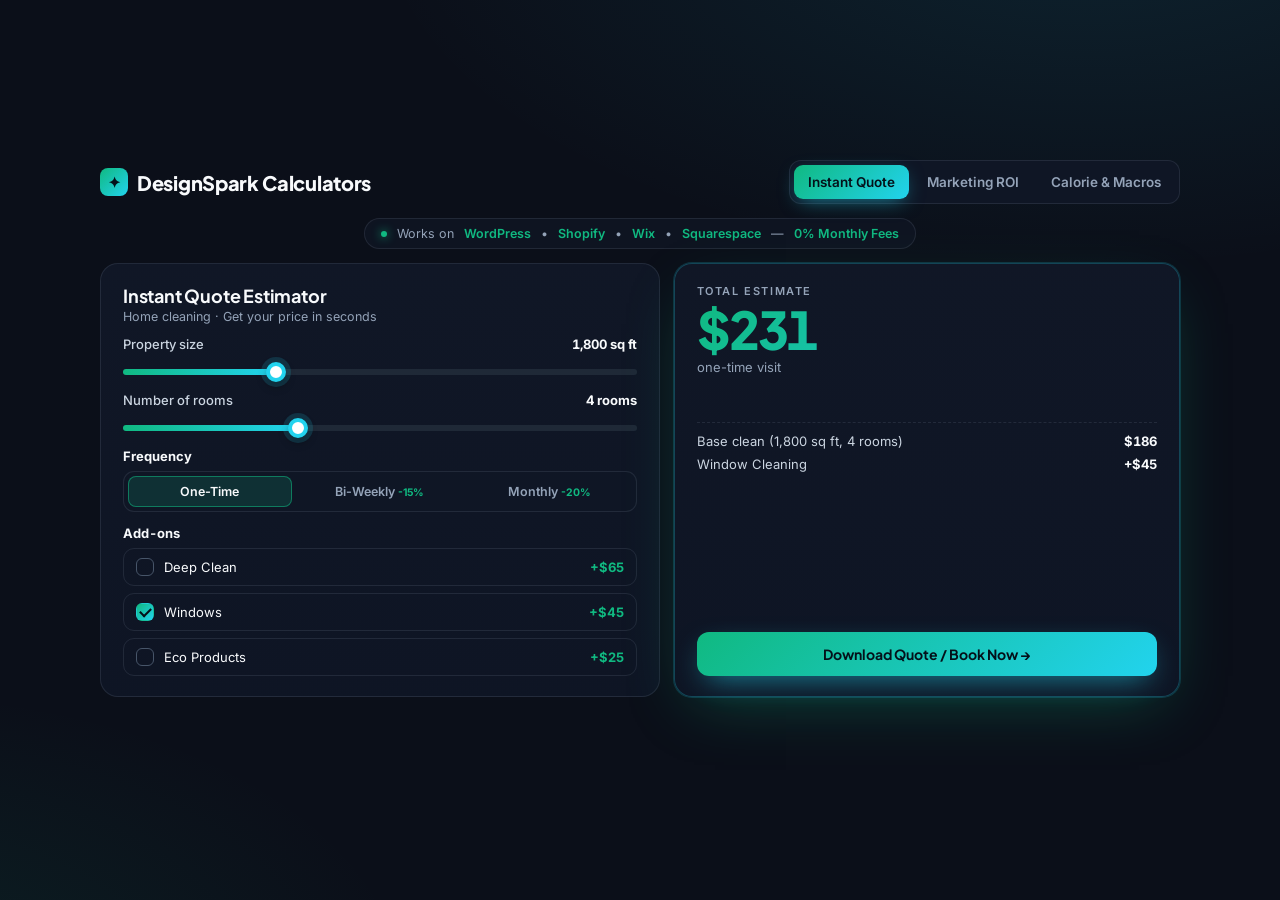
==== designspark-site/calculators/index.html @ 6d085604 "Website: add live calculator demos page and section; fix image aspect ratio Co-Authored-By: Claude O" ====
<!DOCTYPE html>
<html lang="en">
<head>
<meta charset="utf-8">
<meta name="viewport" content="width=device-width, initial-scale=1">
<title>Live Calculator Demos · DesignSpark Studio</title>
<link rel="icon" href="../img/icon.png">
<link rel="preconnect" href="https://fonts.googleapis.com"><link rel="preconnect" href="https://fonts.gstatic.com" crossorigin>
<link href="https://fonts.googleapis.com/css2?family=Inter:wght@400;500;600;700&family=Plus+Jakarta+Sans:wght@600;700;800&display=swap" rel="stylesheet">
<style>
:root{--bg:#0B0F19;--panel:#111827;--panel2:#0F1625;--line:rgba(148,163,184,.14);--text:#F8FAFC;--muted:#94A3B8;--em:#10B981;--cy:#22D3EE;--grad:linear-gradient(135deg,#10B981,#22D3EE);--glow:0 0 0 1px rgba(34,211,238,.18),0 20px 60px -20px rgba(16,185,129,.35)}
*{box-sizing:border-box;margin:0;padding:0}
html,body{height:100%}
body{font-family:Inter,system-ui,sans-serif;background:radial-gradient(1200px 600px at 85% -10%,rgba(34,211,238,.10),transparent 60%),radial-gradient(900px 500px at -10% 110%,rgba(16,185,129,.10),transparent 60%),var(--bg);color:var(--text);display:flex;flex-direction:column;align-items:center;justify-content:center;padding:18px;min-height:100vh;-webkit-font-smoothing:antialiased}
.app{width:min(1080px,100%);display:flex;flex-direction:column;gap:14px}
header{display:flex;align-items:center;justify-content:space-between;gap:14px;flex-wrap:wrap}
.brand{font-family:"Plus Jakarta Sans";font-weight:800;font-size:20px;letter-spacing:-.3px;display:flex;align-items:center;gap:9px}
.brand i{width:28px;height:28px;border-radius:8px;background:var(--grad);display:grid;place-items:center;font-style:normal;color:#04111a;font-size:15px}
.tabs{display:flex;gap:4px;background:var(--panel2);border:1px solid var(--line);padding:4px;border-radius:12px;position:relative}
.tab{position:relative;z-index:1;border:0;background:none;color:var(--muted);font:600 13.5px Inter;padding:9px 14px;border-radius:9px;cursor:pointer;transition:color .25s;white-space:nowrap}
.tab.on{color:#04111a}
.tab-ind{position:absolute;top:4px;bottom:4px;border-radius:9px;background:var(--grad);transition:left .35s cubic-bezier(.4,1.3,.5,1),width .35s cubic-bezier(.4,1.3,.5,1);box-shadow:0 6px 20px -6px rgba(34,211,238,.6)}
.trust{display:flex;align-items:center;justify-content:center;gap:10px;flex-wrap:wrap;font-size:12.5px;color:var(--muted);border:1px solid var(--line);background:rgba(17,24,39,.6);border-radius:999px;padding:7px 16px;align-self:center}
.trust b{color:var(--em);font-weight:600}
.trust .dot{width:6px;height:6px;border-radius:50%;background:var(--em);box-shadow:0 0 10px var(--em)}
.stage{position:relative}
@media(min-width:821px){body{justify-content:flex-start;padding-top:max(18px,calc(50vh - 290px))}}
.calc{display:none;grid-template-columns:1.05fr .95fr;gap:14px;animation:in .45s ease}
.calc.on{display:grid}
@keyframes in{from{opacity:0;transform:translateY(8px)}to{opacity:1;transform:none}}
.card{background:linear-gradient(180deg,rgba(17,24,39,.95),rgba(15,22,37,.95));border:1px solid var(--line);border-radius:18px;padding:20px 22px}
.out{box-shadow:var(--glow);border-color:rgba(34,211,238,.25);display:flex;flex-direction:column}
.ttl{font-family:"Plus Jakarta Sans";font-size:18px;font-weight:700;letter-spacing:-.2px}
.sub{color:var(--muted);font-size:12.5px;margin-top:2px;margin-bottom:12px}
.field{margin-bottom:13px}
.lab{display:flex;justify-content:space-between;align-items:baseline;font-size:13px;color:#CBD5E1;font-weight:500;margin-bottom:7px}
.lab span:last-child{font-weight:700;color:var(--text);font-variant-numeric:tabular-nums}
input[type=range]{-webkit-appearance:none;appearance:none;width:100%;height:6px;border-radius:99px;background:linear-gradient(90deg,var(--em) 0,var(--cy) var(--p,50%),#1F2937 var(--p,50%));outline:none;cursor:pointer}
input[type=range]::-webkit-slider-thumb{-webkit-appearance:none;width:20px;height:20px;border-radius:50%;background:#fff;border:4px solid var(--cy);box-shadow:0 0 0 5px rgba(34,211,238,.15),0 4px 10px rgba(0,0,0,.4);transition:transform .15s}
input[type=range]::-webkit-slider-thumb:hover{transform:scale(1.12)}
input[type=range]::-moz-range-thumb{width:14px;height:14px;border-radius:50%;background:#fff;border:4px solid var(--cy);box-shadow:0 0 0 5px rgba(34,211,238,.15)}
.pills{display:flex;gap:6px;background:var(--panel2);border:1px solid var(--line);padding:4px;border-radius:11px}
.pill{flex:1;border:0;background:none;color:var(--muted);font:600 12.5px Inter;padding:8px 6px;border-radius:8px;cursor:pointer;transition:.2s}
.pill.on{background:rgba(16,185,129,.16);color:var(--text);box-shadow:inset 0 0 0 1px rgba(16,185,129,.55)}
.pill small{color:var(--em);font-weight:700}
.checks{display:grid;gap:7px}
.chk{display:flex;align-items:center;gap:10px;padding:9px 12px;border:1px solid var(--line);border-radius:11px;cursor:pointer;font-size:13px;transition:.2s;user-select:none}
.chk:hover{border-color:rgba(34,211,238,.35)}
.chk input{display:none}
.box{width:18px;height:18px;border-radius:6px;border:1.5px solid #475569;display:grid;place-items:center;transition:.2s;flex:none}
.chk input:checked+.box{background:var(--grad);border-color:transparent}
.chk input:checked+.box::after{content:"";width:5px;height:9px;border:solid #04111a;border-width:0 2px 2px 0;transform:rotate(45deg) translate(-1px,-1px)}
.chk .pr{margin-left:auto;color:var(--em);font-weight:700}
.row2{display:grid;grid-template-columns:1fr 1fr;gap:12px}
select{width:100%;background:var(--panel2);color:var(--text);border:1px solid var(--line);border-radius:11px;padding:9px 12px;font:500 13px Inter;outline:none;appearance:none;background-image:linear-gradient(45deg,transparent 50%,var(--muted) 50%),linear-gradient(135deg,var(--muted) 50%,transparent 50%);background-position:calc(100% - 17px) 55%,calc(100% - 12px) 55%;background-size:5px 5px;background-repeat:no-repeat}
.kicker{font-size:11px;letter-spacing:1.6px;text-transform:uppercase;color:var(--muted);font-weight:600}
.big{font-family:"Plus Jakarta Sans";font-size:52px;font-weight:800;letter-spacing:-2px;line-height:1.05;background:var(--grad);-webkit-background-clip:text;background-clip:text;color:transparent;font-variant-numeric:tabular-nums;margin:4px 0 2px}
.per{color:var(--muted);font-size:13px}
.badge{display:inline-flex;align-items:center;gap:6px;background:rgba(16,185,129,.14);color:#6EE7B7;border:1px solid rgba(16,185,129,.4);font-size:12px;font-weight:600;padding:4px 10px;border-radius:999px;margin-top:8px;transition:opacity .3s,transform .3s}
.badge.hide{opacity:0;transform:scale(.9)}
.lines{margin:14px 0;border-top:1px dashed var(--line);padding-top:10px;display:grid;gap:7px;flex:1;align-content:start}
.ln{display:flex;justify-content:space-between;font-size:13px;color:#CBD5E1}
.ln b{color:var(--text);font-variant-numeric:tabular-nums}
.ln.neg b{color:#6EE7B7}
.cta{border:0;border-radius:12px;padding:13px;font:700 14px "Plus Jakarta Sans";color:#04111a;background:var(--grad);cursor:pointer;box-shadow:0 10px 30px -10px rgba(34,211,238,.7);transition:transform .15s,box-shadow .2s}
.cta:hover{transform:translateY(-2px);box-shadow:0 14px 34px -10px rgba(34,211,238,.9)}
.stats{display:grid;grid-template-columns:1fr 1fr;gap:10px;margin:14px 0}
.stat{background:var(--panel2);border:1px solid var(--line);border-radius:12px;padding:11px 13px}
.stat .v{font-family:"Plus Jakarta Sans";font-size:22px;font-weight:800;font-variant-numeric:tabular-nums}
.stat .k{font-size:11.5px;color:var(--muted)}
.cmp{display:grid;gap:9px;margin-top:4px}
.bar{height:12px;border-radius:99px;background:#1F2937;overflow:hidden}
.bar i{display:block;height:100%;border-radius:99px;transition:width .6s cubic-bezier(.3,1,.4,1)}
.bl{display:flex;justify-content:space-between;font-size:12px;color:var(--muted);margin-bottom:5px}
.bl b{color:var(--text);font-variant-numeric:tabular-nums}
.note{font-size:11px;color:#64748B;margin-top:10px}
.macro{margin-top:12px;display:grid;gap:11px}
.toast{position:fixed;left:50%;bottom:26px;transform:translate(-50%,30px);opacity:0;background:#0F1625;border:1px solid rgba(16,185,129,.5);color:var(--text);padding:12px 18px;border-radius:12px;font-size:13.5px;font-weight:500;box-shadow:0 20px 50px rgba(0,0,0,.5);transition:.35s;display:flex;gap:10px;align-items:center;pointer-events:none;z-index:9}
.toast.show{opacity:1;transform:translate(-50%,0)}
.toast i{width:22px;height:22px;border-radius:50%;background:var(--grad);display:grid;place-items:center;color:#04111a;font-style:normal;font-weight:800;font-size:12px}
@media(max-width:820px){
 body{padding:12px;justify-content:flex-start}
 .app{gap:10px}
 header{justify-content:center}
 .brand{display:none}
 .tabs{width:100%}.tab{flex:1;padding:8px 4px;font-size:12px}
 .trust{font-size:11px;padding:6px 12px;gap:7px}
 .calc{grid-template-columns:1fr;gap:10px}
 .card{padding:14px 15px;border-radius:15px}
 .sub{display:none}.ttl{font-size:15px;margin-bottom:8px}
 .field{margin-bottom:9px}.lab{margin-bottom:5px;font-size:12px}
 .chk{padding:7px 10px;font-size:12px}.checks{grid-template-columns:1fr 1fr 1fr;gap:5px}.chk .pr{display:none}
 .big{font-size:38px}
 .lines{margin:8px 0;gap:4px;padding-top:7px}.ln{font-size:12px}
 .stats{margin:8px 0;gap:7px}.stat{padding:8px 10px}.stat .v{font-size:18px}
 .cta{padding:11px}
 .macro{margin-top:8px;gap:8px}
}
</style>
</head>
<body>
<div class="app">
 <header>
  <a class="brand" href="../" style="color:inherit;text-decoration:none"><i>✦</i>DesignSpark Calculators</a>
  <nav class="tabs" role="tablist">
   <span class="tab-ind" id="ind"></span>
   <button class="tab on" data-t="quote" role="tab">Instant Quote</button>
   <button class="tab" data-t="roi" role="tab">Marketing ROI</button>
   <button class="tab" data-t="macro" role="tab">Calorie & Macros</button>
  </nav>
 </header>
 <div class="trust"><span class="dot"></span>Works on <b>WordPress</b> • <b>Shopify</b> • <b>Wix</b> • <b>Squarespace</b> — <b>0% Monthly Fees</b></div>

 <div class="stage">
  <!-- 1. Instant quote -->
  <section class="calc on" id="quote">
   <div class="card">
    <div class="ttl">Instant Quote Estimator</div>
    <div class="sub">Home cleaning · Get your price in seconds</div>
    <div class="field"><div class="lab"><span>Property size</span><span id="q-size-v"></span></div><input type="range" id="q-size" min="500" max="5000" step="50" value="1800"></div>
    <div class="field"><div class="lab"><span>Number of rooms</span><span id="q-rooms-v"></span></div><input type="range" id="q-rooms" min="1" max="10" step="1" value="4"></div>
    <div class="field"><div class="lab"><span>Frequency</span></div>
     <div class="pills" id="q-freq"><button class="pill on" data-v="0">One-Time</button><button class="pill" data-v="15">Bi-Weekly <small>-15%</small></button><button class="pill" data-v="20">Monthly <small>-20%</small></button></div></div>
    <div class="field" style="margin-bottom:0"><div class="lab"><span>Add-ons</span></div>
     <div class="checks">
      <label class="chk"><input type="checkbox" data-n="Deep Clean" value="65"><span class="box"></span>Deep Clean<span class="pr">+$65</span></label>
      <label class="chk"><input type="checkbox" data-n="Window Cleaning" value="45" checked><span class="box"></span>Windows<span class="pr">+$45</span></label>
      <label class="chk"><input type="checkbox" data-n="Eco-Friendly Products" value="25"><span class="box"></span>Eco Products<span class="pr">+$25</span></label>
     </div></div>
   </div>
   <div class="card out">
    <div class="kicker">Total estimate</div>
    <div class="big" id="q-total">$0</div>
    <div class="per" id="q-per">per visit</div>
    <div><span class="badge hide" id="q-save">✓ You save $0 per visit</span></div>
    <div class="lines" id="q-lines"></div>
    <button class="cta" data-toast="Quote ready! A copy has been sent to your email. (Demo)">Download Quote / Book Now →</button>
   </div>
  </section>

  <!-- 2. ROI -->
  <section class="calc" id="roi">
   <div class="card">
    <div class="ttl">Marketing ROI Calculator</div>
    <div class="sub">For agencies & e-commerce · See what your ads return</div>
    <div class="field"><div class="lab"><span>Monthly ad spend</span><span id="r-spend-v"></span></div><input type="range" id="r-spend" min="500" max="25000" step="100" value="5000"></div>
    <div class="field"><div class="lab"><span>Website conversion rate</span><span id="r-conv-v"></span></div><input type="range" id="r-conv" min="1" max="10" step="0.1" value="4"></div>
    <div class="field"><div class="lab"><span>Average order value</span><span id="r-aov-v"></span></div><input type="range" id="r-aov" min="25" max="500" step="5" value="150"></div>
    <div class="note">Assumes an average cost of $1.50 per click and a 40% product margin. Adjust these to match your business.</div>
   </div>
   <div class="card out">
    <div class="kicker">Projected monthly revenue</div>
    <div class="big" id="r-rev">$0</div>
    <div class="per" id="r-orders">0 orders per month</div>
    <div class="stats">
     <div class="stat"><div class="v" id="r-profit">$0</div><div class="k">Net profit after ads</div></div>
     <div class="stat"><div class="v" id="r-roi">0%</div><div class="k">Return on ad spend</div></div>
    </div>
    <div class="cmp">
     <div><div class="bl"><span>Ad spend</span><b id="r-b1">$0</b></div><div class="bar"><i id="r-bar1" style="background:#475569"></i></div></div>
     <div><div class="bl"><span>Projected return</span><b id="r-b2">$0</b></div><div class="bar"><i id="r-bar2" style="background:linear-gradient(90deg,#10B981,#22D3EE)"></i></div></div>
    </div>
    <div style="flex:1"></div>
    <button class="cta" style="margin-top:14px" data-toast="Your ROI report is on its way! (Demo)">Get My Free ROI Report →</button>
   </div>
  </section>

  <!-- 3. Macros -->
  <section class="calc" id="macro">
   <div class="card">
    <div class="ttl">Calorie & Macro Calculator</div>
    <div class="sub">For fitness coaches · Personalised daily targets</div>
    <div class="row2 field">
     <div class="pills" id="m-unit"><button class="pill on" data-v="lbs">lbs / in</button><button class="pill" data-v="kg">kg / cm</button></div>
     <div class="pills" id="m-sex"><button class="pill on" data-v="m">Male</button><button class="pill" data-v="f">Female</button></div>
    </div>
    <div class="field"><div class="lab"><span>Age</span><span id="m-age-v"></span></div><input type="range" id="m-age" min="16" max="75" step="1" value="30"></div>
    <div class="field"><div class="lab"><span>Weight</span><span id="m-w-v"></span></div><input type="range" id="m-w" min="90" max="350" step="1" value="180"></div>
    <div class="field"><div class="lab"><span>Height</span><span id="m-h-v"></span></div><input type="range" id="m-h" min="55" max="80" step="1" value="70"></div>
    <div class="row2" style="align-items:end">
     <div><div class="lab"><span>Activity level</span></div>
      <select id="m-act"><option value="1.2">Sedentary</option><option value="1.375">Light · 1-3 days</option><option value="1.55" selected>Moderate · 3-5 days</option><option value="1.725">Very active · 6-7 days</option></select></div>
     <div><div class="lab"><span>Goal</span></div>
      <div class="pills" id="m-goal"><button class="pill on" data-v="lose">Lose</button><button class="pill" data-v="keep">Maintain</button><button class="pill" data-v="gain">Build</button></div></div>
    </div>
   </div>
   <div class="card out">
    <div class="kicker">Daily calorie target</div>
    <div class="big" id="m-kcal">0</div>
    <div class="per" id="m-goal-t">kcal per day</div>
    <div class="macro">
     <div><div class="bl"><span>Protein</span><b id="m-p">0 g</b></div><div class="bar"><i id="m-pb" style="background:#22D3EE"></i></div></div>
     <div><div class="bl"><span>Carbs</span><b id="m-c">0 g</b></div><div class="bar"><i id="m-cb" style="background:#10B981"></i></div></div>
     <div><div class="bl"><span>Fats</span><b id="m-f">0 g</b></div><div class="bar"><i id="m-fb" style="background:#A78BFA"></i></div></div>
    </div>
    <div style="flex:1"></div>
    <button class="cta" style="margin-top:14px" data-toast="Your free meal plan is on its way! (Demo)">Get My Free Meal Plan →</button>
   </div>
  </section>
 </div>
</div>
<div class="toast" id="toast"><i>✓</i><span></span></div>

<script>
const $=s=>document.querySelector(s), $$=s=>[...document.querySelectorAll(s)];
const money=n=>'$'+Math.round(n).toLocaleString('en-US');
const num=n=>Math.round(n).toLocaleString('en-US');

/* animated numbers */
const anim=new Map();
function tween(el,to,fmt){
 const st=anim.get(el)||{v:0};cancelAnimationFrame(st.raf);
 const from=st.v,t0=performance.now(),d=450;
 const step=t=>{const k=Math.min(1,(t-t0)/d),e=1-Math.pow(1-k,3);st.v=from+(to-from)*e;el.textContent=fmt(st.v);if(k<1)st.raf=requestAnimationFrame(step)};
 st.raf=requestAnimationFrame(step);anim.set(el,st);
}
/* slider fill */
function fill(r){r.style.setProperty('--p',((r.value-r.min)/(r.max-r.min)*100)+'%')}
/* pill groups */
function pills(id,cb){const g=$(id);g.addEventListener('click',e=>{const b=e.target.closest('.pill');if(!b)return;g.querySelectorAll('.pill').forEach(x=>x.classList.toggle('on',x===b));cb()});}
const pv=id=>$(id+' .pill.on').dataset.v;

/* tabs */
function moveInd(){const b=$('.tab.on'),i=$('#ind');i.style.left=b.offsetLeft+'px';i.style.width=b.offsetWidth+'px'}
$$('.tab').forEach(b=>b.addEventListener('click',()=>{
 $$('.tab').forEach(x=>x.classList.toggle('on',x===b));
 $$('.calc').forEach(c=>c.classList.toggle('on',c.id===b.dataset.t));
 moveInd();({quote:calcQ,roi:calcR,macro:calcM})[b.dataset.t](true);
}));
addEventListener('resize',moveInd);

/* 1. quote */
function calcQ(){
 const size=+$('#q-size').value,rooms=+$('#q-rooms').value,disc=+pv('#q-freq');
 $('#q-size-v').textContent=num(size)+' sq ft';$('#q-rooms-v').textContent=rooms+(rooms>1?' rooms':' room');
 const base=49+size*0.045+rooms*14;
 const adds=$$('#quote .chk input:checked').map(c=>[c.dataset.n,+c.value]);
 const addSum=adds.reduce((s,a)=>s+a[1],0);
 const save=base*disc/100,total=base-save+addSum;
 tween($('#q-total'),total,money);
 const freq=$('#q-freq .pill.on').firstChild.textContent.trim();
 $('#q-per').textContent=disc?`per visit · ${freq} plan`:'one-time visit';
 const b=$('#q-save');b.classList.toggle('hide',!disc);b.textContent=`✓ You save ${money(save)} per visit (${disc}% off)`;
 $('#q-lines').innerHTML=`<div class="ln"><span>Base clean (${num(size)} sq ft, ${rooms} rooms)</span><b>${money(base)}</b></div>`+
  (disc?`<div class="ln neg"><span>${freq} discount</span><b>−${money(save)}</b></div>`:'')+
  adds.map(a=>`<div class="ln"><span>${a[0]}</span><b>+${money(a[1])}</b></div>`).join('');
}
['#q-size','#q-rooms'].forEach(i=>$(i).addEventListener('input',e=>{fill(e.target);calcQ()}));
$$('#quote .chk input').forEach(c=>c.addEventListener('change',calcQ));
pills('#q-freq',calcQ);

/* 2. roi */
const CPC=1.5,MARGIN=0.4;
function calcR(){
 const spend=+$('#r-spend').value,conv=+$('#r-conv').value,aov=+$('#r-aov').value;
 $('#r-spend-v').textContent=money(spend)+' / mo';$('#r-conv-v').textContent=conv.toFixed(1)+'%';$('#r-aov-v').textContent=money(aov);
 const orders=spend/CPC*conv/100,rev=orders*aov,profit=rev*MARGIN-spend,roas=rev/spend*100;
 tween($('#r-rev'),rev,money);tween($('#r-profit'),profit,v=>(v<0?'−':'')+money(Math.abs(v)));tween($('#r-roi'),roas,v=>num(v)+'%');
 tween($('#r-b1'),spend,money);tween($('#r-b2'),rev,money);
 $('#r-profit').style.color=profit<0?'#F87171':'#6EE7B7';
 $('#r-orders').textContent=num(orders)+' orders per month';
 const mx=Math.max(spend,rev);$('#r-bar1').style.width=(spend/mx*100)+'%';$('#r-bar2').style.width=(rev/mx*100)+'%';
}
['#r-spend','#r-conv','#r-aov'].forEach(i=>$(i).addEventListener('input',e=>{fill(e.target);calcR()}));

/* 3. macros */
function setUnits(u){
 const w=$('#m-w'),h=$('#m-h');
 const kgVal=u==='kg'?+w.value*0.4536:+w.value/0.4536, cmVal=u==='kg'?+h.value*2.54:+h.value/2.54;
 if(u==='kg'){w.min=40;w.max=160;h.min=140;h.max=205}else{w.min=90;w.max=350;h.min=55;h.max=80}
 w.value=Math.round(kgVal);h.value=Math.round(cmVal);fill(w);fill(h);
}
function calcM(){
 const u=pv('#m-unit'),sex=pv('#m-sex'),age=+$('#m-age').value,act=+$('#m-act').value,goal=pv('#m-goal');
 const wv=+$('#m-w').value,hv=+$('#m-h').value;
 const kg=u==='kg'?wv:wv*0.4536,cm=u==='kg'?hv:hv*2.54;
 $('#m-age-v').textContent=age+' yrs';$('#m-w-v').textContent=wv+(u==='kg'?' kg':' lbs');
 $('#m-h-v').textContent=u==='kg'?hv+' cm':`${Math.floor(hv/12)}′ ${hv%12}″`;
 const bmr=10*kg+6.25*cm-5*age+(sex==='m'?5:-161);
 const adj={lose:-500,keep:0,gain:300}[goal];
 const kcal=Math.max(1200,bmr*act+adj);
 const p=kg*(goal==='keep'?1.8:2.0),f=kcal*0.25/9,c=Math.max(0,(kcal-p*4-f*9)/4);
 tween($('#m-kcal'),kcal,num);
 $('#m-goal-t').textContent='kcal per day · '+{lose:'lose fat',keep:'maintain weight',gain:'build muscle'}[goal];
 tween($('#m-p'),p,v=>num(v)+' g');tween($('#m-c'),c,v=>num(v)+' g');tween($('#m-f'),f,v=>num(v)+' g');
 const mx=Math.max(p,c,f);$('#m-pb').style.width=p/mx*100+'%';$('#m-cb').style.width=c/mx*100+'%';$('#m-fb').style.width=f/mx*100+'%';
}
['#m-age','#m-w','#m-h'].forEach(i=>$(i).addEventListener('input',e=>{fill(e.target);calcM()}));
$('#m-act').addEventListener('change',calcM);
pills('#m-unit',()=>{setUnits(pv('#m-unit'));calcM()});pills('#m-sex',calcM);pills('#m-goal',calcM);

/* toast */
let tt;$$('[data-toast]').forEach(b=>b.addEventListener('click',()=>{const t=$('#toast');t.querySelector('span').textContent=b.dataset.toast;t.classList.add('show');clearTimeout(tt);tt=setTimeout(()=>t.classList.remove('show'),2600)}));

/* init */
$$('input[type=range]').forEach(fill);
calcQ();calcR();calcM();
requestAnimationFrame(moveInd);document.fonts&&document.fonts.ready.then(moveInd);
</script>
</body>
</html>
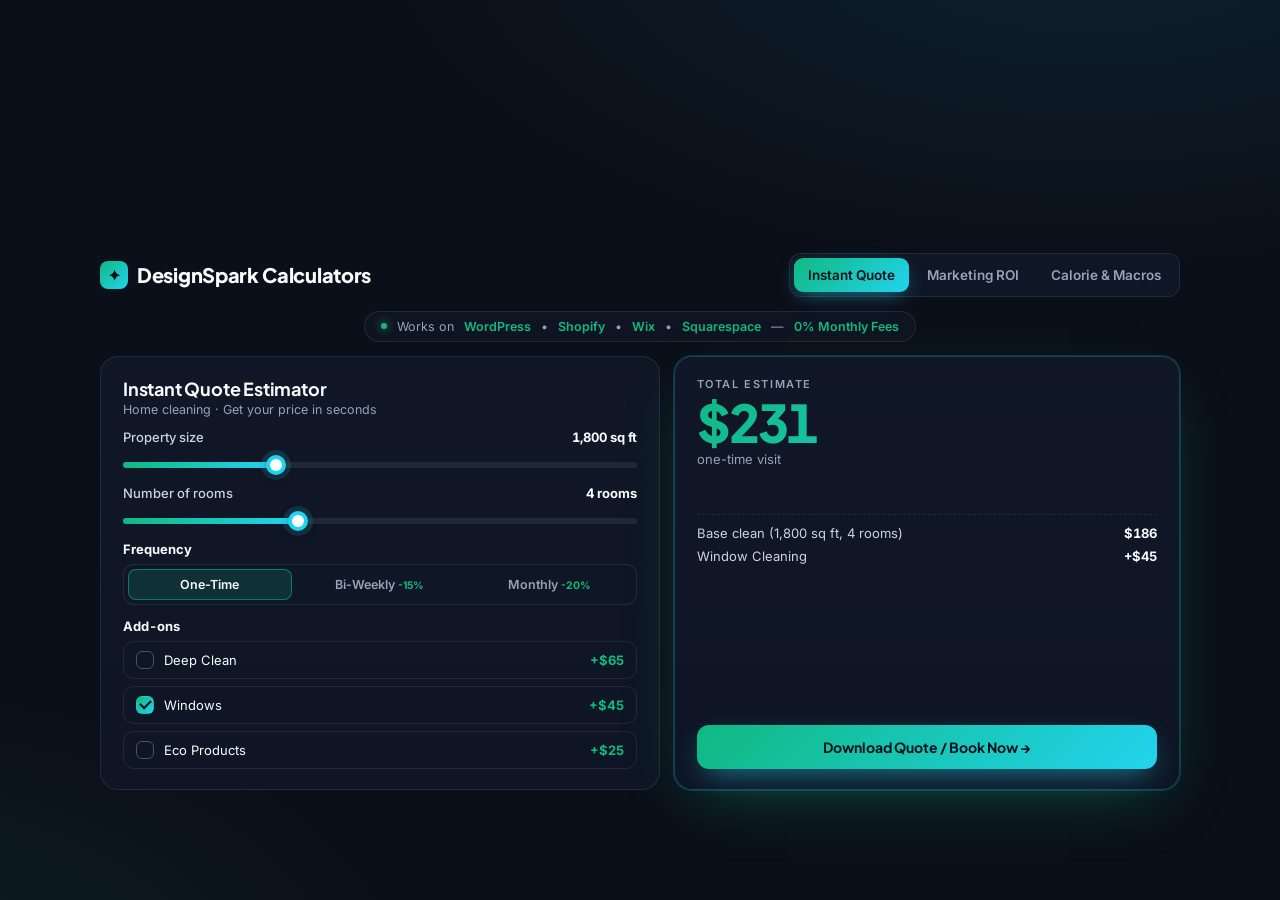
==== commit 1ff65732: "Calculator: ignore clicks on active pill, keep exact values across unit toggles, safer layout Co-Aut" ====
--- a/designspark-site/calculators/index.html
+++ b/designspark-site/calculators/index.html
@@ -10,9 +10,8 @@
 <style>
 :root{--bg:#0B0F19;--panel:#111827;--panel2:#0F1625;--line:rgba(148,163,184,.14);--text:#F8FAFC;--muted:#94A3B8;--em:#10B981;--cy:#22D3EE;--grad:linear-gradient(135deg,#10B981,#22D3EE);--glow:0 0 0 1px rgba(34,211,238,.18),0 20px 60px -20px rgba(16,185,129,.35)}
 *{box-sizing:border-box;margin:0;padding:0}
-html,body{height:100%}
 body{font-family:Inter,system-ui,sans-serif;background:radial-gradient(1200px 600px at 85% -10%,rgba(34,211,238,.10),transparent 60%),radial-gradient(900px 500px at -10% 110%,rgba(16,185,129,.10),transparent 60%),var(--bg);color:var(--text);display:flex;flex-direction:column;align-items:center;justify-content:center;padding:18px;min-height:100vh;-webkit-font-smoothing:antialiased}
-.app{width:min(1080px,100%);display:flex;flex-direction:column;gap:14px}
+.app{margin:auto;width:min(1080px,100%);display:flex;flex-direction:column;gap:14px}
 header{display:flex;align-items:center;justify-content:space-between;gap:14px;flex-wrap:wrap}
 .brand{font-family:"Plus Jakarta Sans";font-weight:800;font-size:20px;letter-spacing:-.3px;display:flex;align-items:center;gap:9px}
 .brand i{width:28px;height:28px;border-radius:8px;background:var(--grad);display:grid;place-items:center;font-style:normal;color:#04111a;font-size:15px}
@@ -217,7 +216,7 @@
 /* slider fill */
 function fill(r){r.style.setProperty('--p',((r.value-r.min)/(r.max-r.min)*100)+'%')}
 /* pill groups */
-function pills(id,cb){const g=$(id);g.addEventListener('click',e=>{const b=e.target.closest('.pill');if(!b)return;g.querySelectorAll('.pill').forEach(x=>x.classList.toggle('on',x===b));cb()});}
+function pills(id,cb){const g=$(id);g.addEventListener('click',e=>{const b=e.target.closest('.pill');if(!b||b.classList.contains('on'))return;g.querySelectorAll('.pill').forEach(x=>x.classList.toggle('on',x===b));cb()});}
 const pv=id=>$(id+' .pill.on').dataset.v;
 
 /* tabs */
@@ -266,9 +265,10 @@
 /* 3. macros */
 function setUnits(u){
  const w=$('#m-w'),h=$('#m-h');
- const kgVal=u==='kg'?+w.value*0.4536:+w.value/0.4536, cmVal=u==='kg'?+h.value*2.54:+h.value/2.54;
+ const ex=el=>el.dataset.exact!==undefined?+el.dataset.exact:+el.value;
+ const kgVal=u==='kg'?ex(w)*0.4536:ex(w)/0.4536, cmVal=u==='kg'?ex(h)*2.54:ex(h)/2.54;
  if(u==='kg'){w.min=40;w.max=160;h.min=140;h.max=205}else{w.min=90;w.max=350;h.min=55;h.max=80}
- w.value=Math.round(kgVal);h.value=Math.round(cmVal);fill(w);fill(h);
+ w.value=Math.round(kgVal);h.value=Math.round(cmVal);w.dataset.exact=kgVal;h.dataset.exact=cmVal;fill(w);fill(h);
 }
 function calcM(){
  const u=pv('#m-unit'),sex=pv('#m-sex'),age=+$('#m-age').value,act=+$('#m-act').value,goal=pv('#m-goal');
@@ -285,7 +285,7 @@
  tween($('#m-p'),p,v=>num(v)+' g');tween($('#m-c'),c,v=>num(v)+' g');tween($('#m-f'),f,v=>num(v)+' g');
  const mx=Math.max(p,c,f);$('#m-pb').style.width=p/mx*100+'%';$('#m-cb').style.width=c/mx*100+'%';$('#m-fb').style.width=f/mx*100+'%';
 }
-['#m-age','#m-w','#m-h'].forEach(i=>$(i).addEventListener('input',e=>{fill(e.target);calcM()}));
+['#m-age','#m-w','#m-h'].forEach(i=>$(i).addEventListener('input',e=>{delete e.target.dataset.exact;fill(e.target);calcM()}));
 $('#m-act').addEventListener('change',calcM);
 pills('#m-unit',()=>{setUnits(pv('#m-unit'));calcM()});pills('#m-sex',calcM);pills('#m-goal',calcM);
 
